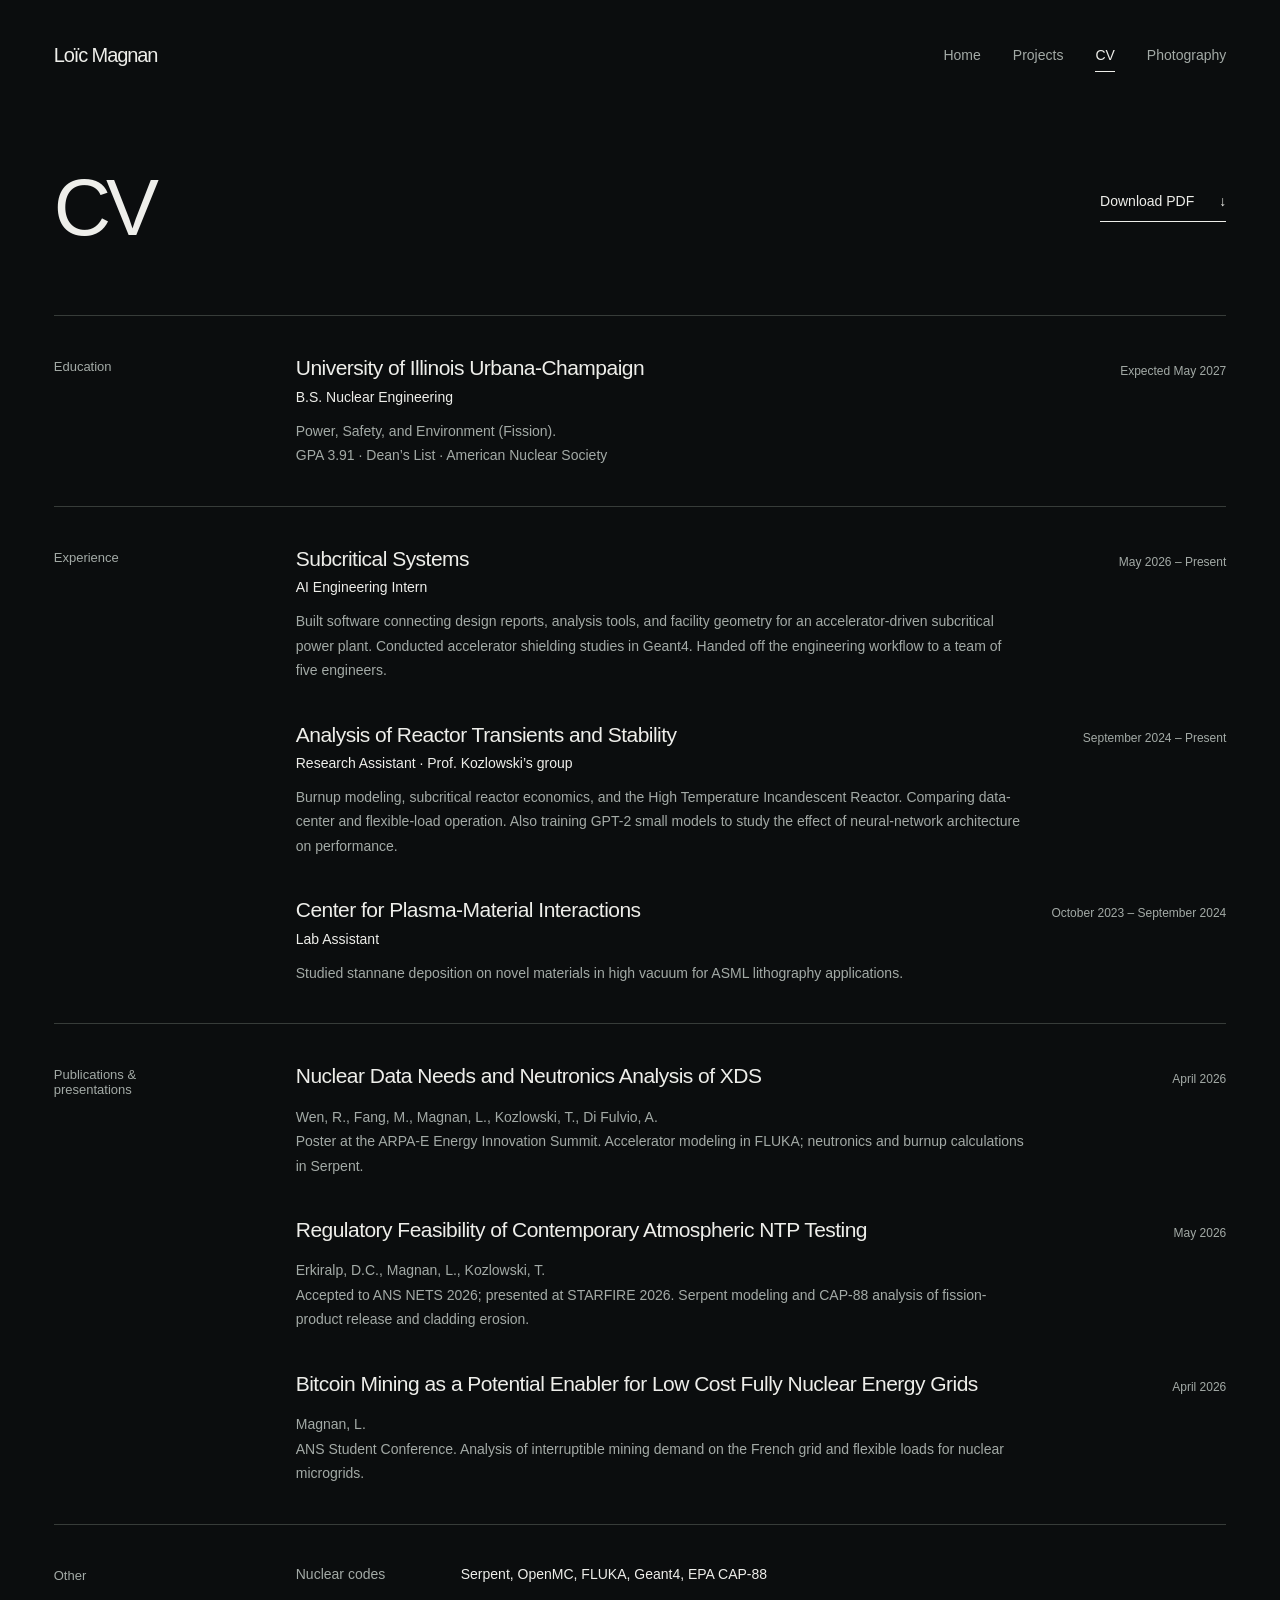
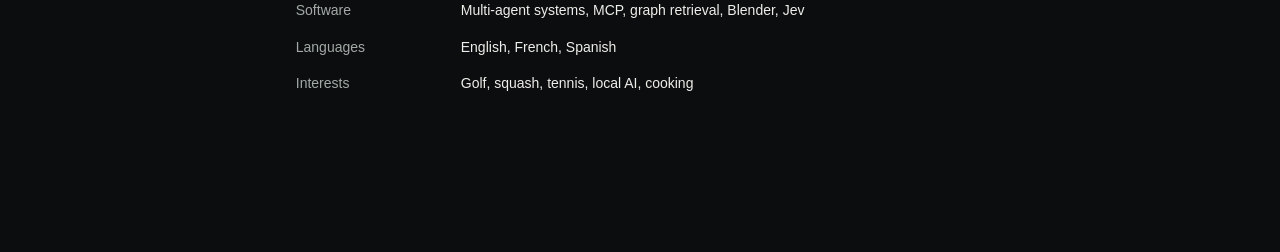
==== cv.html @ ed591571 "Publish video portfolio with smooth reactor assembly entrances" ====
<!doctype html>
<html lang="en">
<head>
  <meta charset="utf-8">
  <meta name="viewport" content="width=device-width, initial-scale=1">
  <meta name="description" content="Education, experience, publications, and CV for Loïc Magnan.">
  <meta name="theme-color" content="#0b0d0e">
  <meta property="og:title" content="CV — Loïc Magnan">
  <meta property="og:description" content="Education, experience, publications, and CV for Loïc Magnan.">
  <meta property="og:type" content="website">
  <meta property="og:url" content="https://loicmagnan.com/cv.html">
  <meta property="og:image" content="https://loicmagnan.com/assets/photos/IMG_3176-960.webp">
  <title>CV — Loïc Magnan</title>
  <link rel="canonical" href="https://loicmagnan.com/cv.html">
  <link rel="icon" href="favicon.svg" type="image/svg+xml">
  <link rel="stylesheet" href="styles.css?v=2">
</head>
<body>
  <a class="skip-link" href="#main">Skip to content</a>
  <header class="site-header">
    <a class="wordmark" href="index.html" aria-label="Loïc Magnan, home">Loïc Magnan</a>
    <nav class="site-nav" aria-label="Main navigation">
        <a href="index.html">Home</a>
        <a href="projects.html">Projects</a>
        <a href="cv.html" aria-current="page">CV</a>
        <a href="photography.html">Photography</a>
    </nav>
  </header>
  <main id="main" class="">

    <div class="page-heading cv-heading"><h1>CV</h1><a class="download-link" href="assets/Resume_Loic_Magnan.pdf" download>Download PDF <span aria-hidden="true">↓</span></a></div>
    <section class="cv-section" aria-labelledby="education">
      <h2 id="education">Education</h2>
      <div class="cv-entry">
        <div class="cv-entry-head"><h3>University of Illinois Urbana-Champaign</h3><span class="cv-date">Expected May 2027</span></div>
        <p class="cv-role">B.S. Nuclear Engineering</p>
        <p class="cv-description">Power, Safety, and Environment (Fission).<br>GPA 3.91 · Dean’s List · American Nuclear Society</p>
      </div>
    </section>
    <section class="cv-section" aria-labelledby="experience">
      <h2 id="experience">Experience</h2>
      <div>
        <article class="cv-entry">
          <div class="cv-entry-head"><h3>Subcritical Systems</h3><span class="cv-date">May 2026 – Present</span></div>
          <p class="cv-role">AI Engineering Intern</p>
          <p class="cv-description">Built software connecting design reports, analysis tools, and facility geometry for an accelerator-driven subcritical power plant. Conducted accelerator shielding studies in Geant4. Handed off the engineering workflow to a team of five engineers.</p>
        </article>
        <article class="cv-entry">
          <div class="cv-entry-head"><h3>Analysis of Reactor Transients and Stability</h3><span class="cv-date">September 2024 – Present</span></div>
          <p class="cv-role">Research Assistant · Prof. Kozlowski’s group</p>
          <p class="cv-description">Burnup modeling, subcritical reactor economics, and the High Temperature Incandescent Reactor. Comparing data-center and flexible-load operation. Also training GPT-2 small models to study the effect of neural-network architecture on performance.</p>
        </article>
        <article class="cv-entry">
          <div class="cv-entry-head"><h3>Center for Plasma-Material Interactions</h3><span class="cv-date">October 2023 – September 2024</span></div>
          <p class="cv-role">Lab Assistant</p>
          <p class="cv-description">Studied stannane deposition on novel materials in high vacuum for ASML lithography applications.</p>
        </article>
      </div>
    </section>
    <section class="cv-section" aria-labelledby="publications">
      <h2 id="publications">Publications &amp;<br>presentations</h2>
      <div>
        <article class="cv-entry">
          <div class="cv-entry-head"><h3>Nuclear Data Needs and Neutronics Analysis of XDS</h3><span class="cv-date">April 2026</span></div>
          <p class="cv-description">Wen, R., Fang, M., Magnan, L., Kozlowski, T., Di Fulvio, A.<br>Poster at the ARPA-E Energy Innovation Summit. Accelerator modeling in FLUKA; neutronics and burnup calculations in Serpent.</p>
        </article>
        <article class="cv-entry">
          <div class="cv-entry-head"><h3>Regulatory Feasibility of Contemporary Atmospheric NTP Testing</h3><span class="cv-date">May 2026</span></div>
          <p class="cv-description">Erkiralp, D.C., Magnan, L., Kozlowski, T.<br>Accepted to ANS NETS 2026; presented at STARFIRE 2026. Serpent modeling and CAP-88 analysis of fission-product release and cladding erosion.</p>
        </article>
        <article class="cv-entry">
          <div class="cv-entry-head"><h3>Bitcoin Mining as a Potential Enabler for Low Cost Fully Nuclear Energy Grids</h3><span class="cv-date">April 2026</span></div>
          <p class="cv-description">Magnan, L.<br>ANS Student Conference. Analysis of interruptible mining demand on the French grid and flexible loads for nuclear microgrids.</p>
        </article>
      </div>
    </section>
    <section class="cv-section" aria-labelledby="other">
      <h2 id="other">Other</h2>
      <dl class="cv-compact">
        <dt>Nuclear codes</dt><dd>Serpent, OpenMC, FLUKA, Geant4, EPA CAP-88</dd>
        <dt>Software</dt><dd>Multi-agent systems, MCP, graph retrieval, Blender, Jev</dd>
        <dt>Languages</dt><dd>English, French, Spanish</dd>
        <dt>Interests</dt><dd>Golf, squash, tennis, local AI, cooking</dd>
      </dl>
    </section>
  </main>

</body>
</html>
---- styles.css ----
:root {
  color-scheme: dark;
  --paper: #0b0d0e;
  --ink: #eeeeea;
  --muted: #a3aaa6;
  --line: #373c39;
  --gutter: clamp(22px, 4.2vw, 76px);
  font-family: "Helvetica Neue", Helvetica, Arial, sans-serif;
  font-synthesis: none;
}
* { box-sizing: border-box; }
html { background: var(--paper); color: var(--ink); scroll-behavior: smooth; }
body { margin: 0; min-width: 300px; -webkit-font-smoothing: antialiased; }
body.viewer-open { overflow: hidden; }
a { color: inherit; text-decoration-thickness: 1px; text-underline-offset: 5px; }
button { font: inherit; color: inherit; }
a, button { -webkit-tap-highlight-color: transparent; }
a:focus-visible, button:focus-visible, summary:focus-visible { outline: 2px solid #a7dce7; outline-offset: 7px; }
img { display: block; max-width: 100%; }
button { border: 0; border-radius: 0; }
::selection { background: #d9e5e0; color: #111312; }
.skip-link { position: fixed; top: -80px; left: 20px; padding: 14px; background: var(--ink); color: var(--paper); z-index: 100; }
.skip-link:focus { top: 15px; }
.site-header, main { width: min(100%, 1720px); margin-inline: auto; padding-inline: var(--gutter); }
.site-header { min-height: 110px; display: flex; align-items: center; justify-content: space-between; gap: 36px; }
.wordmark { font-size: 20px; letter-spacing: -.055em; text-decoration: none; white-space: nowrap; }
.site-nav { display: flex; gap: clamp(20px, 2.5vw, 42px); }
.site-nav a { position: relative; padding-block: 14px; color: var(--muted); font-size: 14px; text-decoration: none; }
.site-nav a:hover, .site-nav a[aria-current="page"] { color: var(--ink); }
.site-nav a[aria-current="page"]::after { position: absolute; content: ""; bottom: 5px; left: 0; right: 0; height: 1px; background: currentColor; }
main { padding-top: 56px; padding-bottom: 120px; min-height: calc(100svh - 212px); }
.page-heading { display: flex; align-items: baseline; justify-content: space-between; gap: 24px; margin-bottom: 66px; }
h1, h2, h3, p, figure { margin: 0; }
h1 { font-weight: 400; font-size: clamp(48px, 6.2vw, 94px); line-height: 1.05; letter-spacing: -.065em; }
.page-note { white-space: nowrap; }
.text-link { font-size: 14px; }

/* Home: the name and navigation are the entire page. */
.home-header { justify-content: flex-end; }
.home-main { display: grid; place-items: center; min-height: calc(100svh - 110px); padding-block: 0 110px; }
.home-main h1 { font-size: clamp(20px, 3vw, 40px); line-height: 1.4; font-weight: 400; letter-spacing: -.035em; text-align: center; }

/* Photography: plain, uncropped images. */
.photo-grid { display: grid; grid-template-columns: repeat(3, minmax(0, 1fr)); gap: 28px; align-items: center; }
.photo { min-width: 0; margin: 0; }
.photo-link { display: block; position: relative; width: 100%; overflow: hidden; cursor: zoom-in; background: #181d19; }
.photo-link img { width: 100%; height: auto; transition: opacity .18s ease; }
.photo-link:hover img { opacity: .88; }
.photo-link.screenshot { aspect-ratio: 1179 / 884; }
.photo-link.screenshot img { position: absolute; top: 50%; transform: translateY(-50%); }

/* Full-screen photo viewer */
.photo-viewer { position: fixed; inset: 0; width: 100%; height: 100%; max-width: none; max-height: none; border: 0; margin: 0; padding: 0; background: #0a0b0a; color: var(--ink); }
.photo-viewer::backdrop { background: #0a0b0a; }
.viewer-layout { height: 100%; height: 100dvh; display: grid; grid-template-rows: 80px minmax(0, 1fr) 86px; padding-inline: clamp(16px, 4vw, 64px); }
.viewer-top { display: flex; align-items: center; justify-content: flex-end; gap: 20px; }
.viewer-close { min-height: 44px; min-width: 72px; padding: 10px 0 10px 18px; background: transparent; cursor: pointer; font-size: 14px; }
.viewer-stage { display: grid; place-items: center; min-height: 0; touch-action: pan-y pinch-zoom; }
.viewer-frame { width: 100%; height: 100%; min-height: 0; position: relative; }
.viewer-frame img { position: absolute; inset: 0; width: 100%; height: 100%; object-fit: contain; }
.viewer-frame.screenshot { display: block; width: min(100%, calc((100dvh - 166px) * 1179 / 884)); height: auto; aspect-ratio: 1179 / 884; overflow: hidden; }
.viewer-frame.screenshot img { inset: auto; left: 0; top: 50%; transform: translateY(-50%); width: 100%; height: auto; }
.viewer-bottom { display: flex; align-items: center; justify-content: center; gap: 18px; }
.viewer-controls { display: flex; gap: 26px; align-items: center; }
.viewer-controls button { width: 46px; height: 46px; background: transparent; cursor: pointer; font-size: 25px; }
.viewer-controls button:hover, .viewer-close:hover { color: #a7dce7; }
.viewer-status { position: absolute; width: 1px; height: 1px; overflow: hidden; clip-path: inset(50%); }

/* CV */
.cv-heading { align-items: center; }
.download-link { display: inline-flex; gap: 25px; align-items: center; padding-bottom: 12px; border-bottom: 1px solid var(--ink); text-decoration: none; white-space: nowrap; font-size: 14px; }
.cv-section { display: grid; grid-template-columns: 200px minmax(0, 1fr); gap: 42px; padding-block: 38px; border-top: 1px solid var(--line); }
.cv-section > h2 { font-size: 13px; font-weight: 400; padding-top: 5px; color: var(--muted); }
.cv-entry + .cv-entry { margin-top: 38px; }
.cv-entry-head { display: flex; justify-content: space-between; align-items: baseline; gap: 25px; }
.cv-entry h3 { font-size: 21px; line-height: 1.35; font-weight: 400; letter-spacing: -.025em; }
.cv-date { font-size: 12px; color: var(--muted); white-space: nowrap; }
.cv-role { font-size: 14px; margin-top: 6px; }
.cv-description { font-size: 14px; line-height: 1.75; color: var(--muted); margin-top: 14px; max-width: 730px; }
.cv-description + .cv-description { margin-top: 8px; }
.cv-compact { display: grid; grid-template-columns: 140px 1fr; gap: 14px 25px; margin: 0; font-size: 14px; line-height: 1.6; }
.cv-compact dt { color: var(--muted); }
.cv-compact dd { margin: 0; }

@media (max-width: 900px) {
  .site-header { min-height: 100px; }
  main { padding-top: 40px; padding-bottom: 80px; }
  .page-heading { margin-bottom: 46px; }
  .cv-section { grid-template-columns: 125px 1fr; gap: 28px; }
  .cv-entry-head { display: block; }
  .cv-date { display: block; margin-top: 9px; }
}
@media (max-width: 620px) {
  .site-header { align-items: flex-start; flex-direction: column; gap: 19px; padding-top: 25px; padding-bottom: 16px; }
  .wordmark { font-size: 20px; }
  .site-nav { width: 100%; justify-content: space-between; gap: 16px; }
  .site-nav a { font-size: 13px; padding-block: 10px; }
  .site-nav a[aria-current="page"]::after { bottom: 0; }
  main { padding-top: 38px; padding-bottom: 64px; }
  h1 { font-size: clamp(43px, 11vw, 64px); }
  .page-heading { gap: 14px; margin-bottom: 34px; }
  .page-note { font-size: 10px; }
  .home-main { padding-top: 0; }
  .photo-grid { grid-template-columns: repeat(2, minmax(0, 1fr)); gap: 30px 15px; }
  .viewer-layout { grid-template-rows: 66px minmax(0, 1fr) 90px; padding-inline: 15px; }
  .viewer-frame.screenshot { width: min(100%, calc((100dvh - 156px) * 1179 / 884)); }
  .viewer-controls { gap: 10px; }
  .cv-heading { align-items: flex-start; }
  .download-link { font-size: 12px; gap: 15px; margin-top: 12px; }
  .cv-section { grid-template-columns: 1fr; gap: 23px; padding-block: 28px; }
  .cv-entry h3 { font-size: 20px; }
  .cv-compact { grid-template-columns: 95px 1fr; font-size: 13px; }
}
@media (max-width: 380px) {
  .page-heading:not(.cv-heading) { display: block; }
  .page-heading .page-note { margin-top: 17px; }
}
@media (prefers-reduced-motion: reduce) {
  html { scroll-behavior: auto; }
  *, *::before, *::after { transition: none !important; animation: none !important; }
}

/* Project direction: photographs stand alone, without captions or numbering. */
.viewer-top { justify-content: flex-end; }
.viewer-bottom { justify-content: center; }
@media (max-width: 620px) {
  .home-header { align-items: stretch; min-height: 77px; }
  .home-main { min-height: calc(100svh - 77px); padding-block: 0 77px; }
  .photo-grid { grid-template-columns: repeat(2, minmax(0, 1fr)); gap: 18px; }
  .photo:last-child { grid-column: span 2; }
}

@media (min-width: 621px) and (max-width: 900px) { .home-main { min-height: calc(100svh - 100px); padding-block: 0 100px; } }
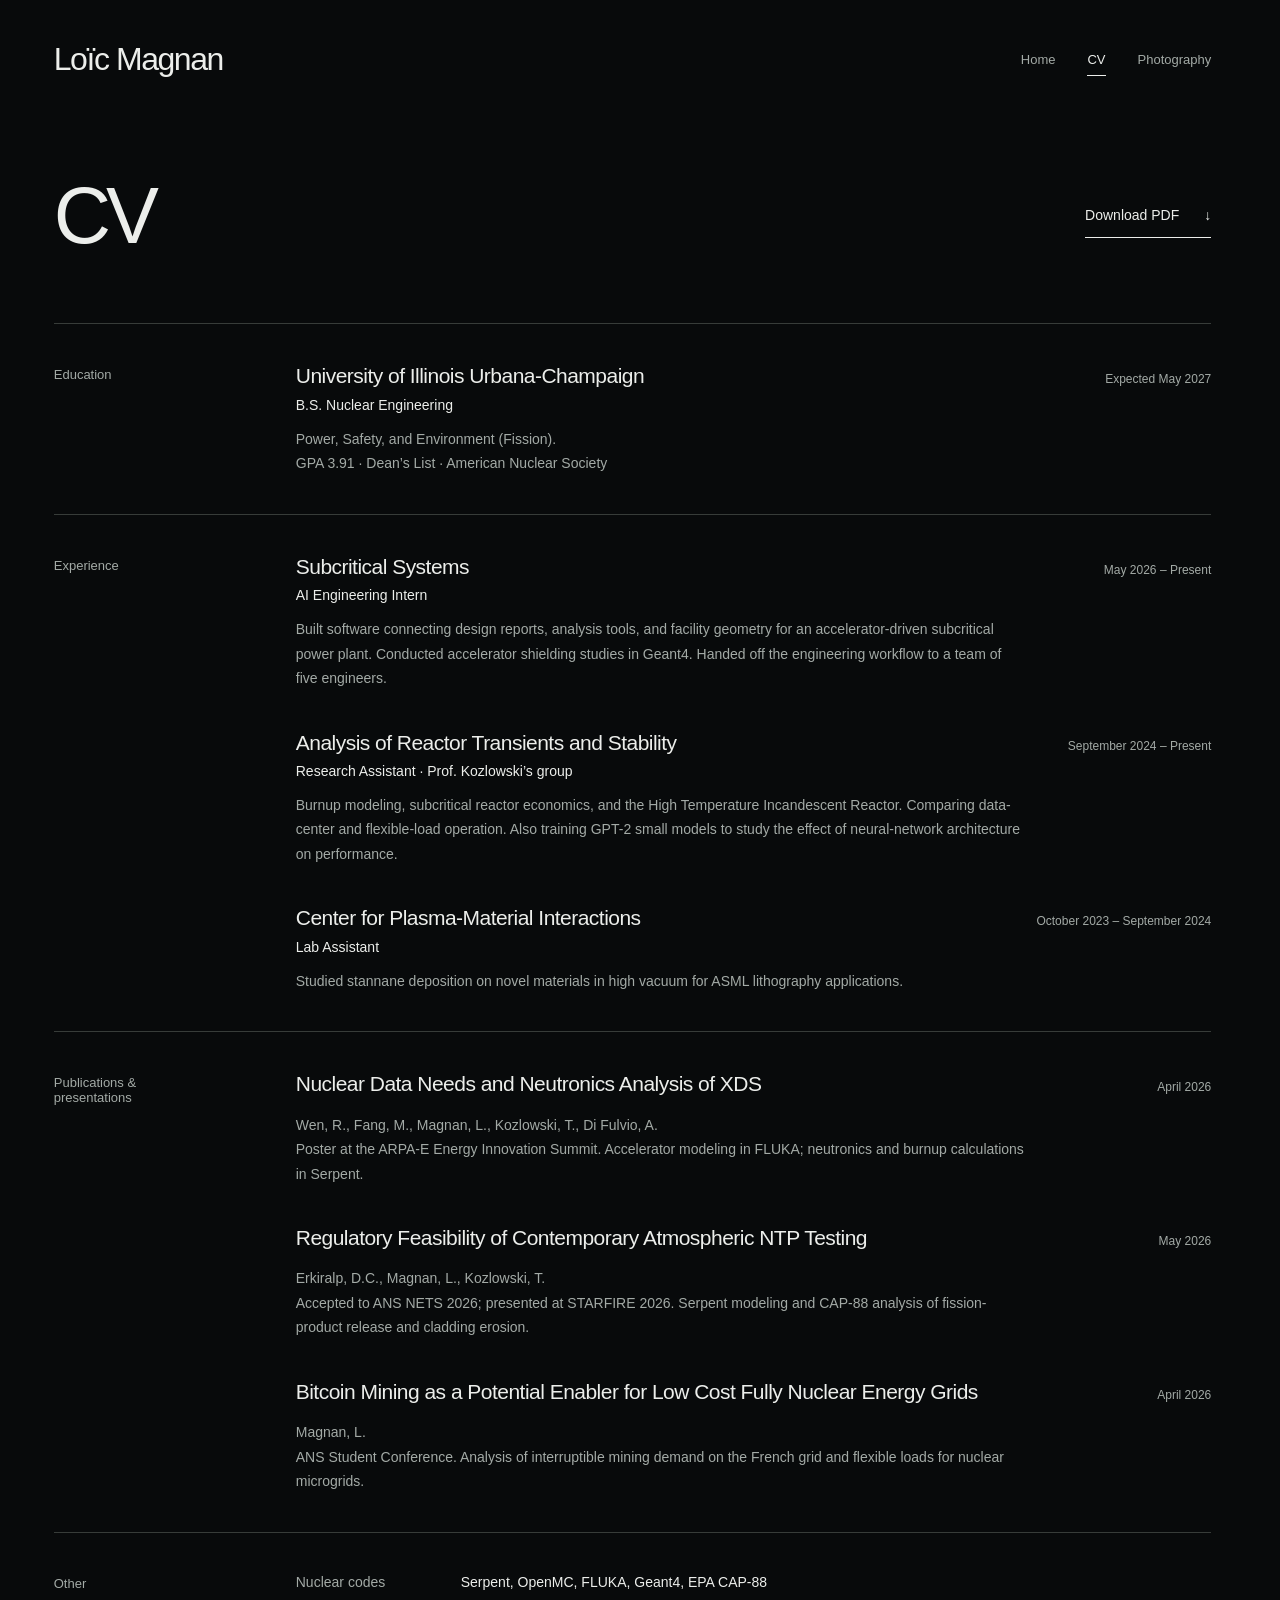
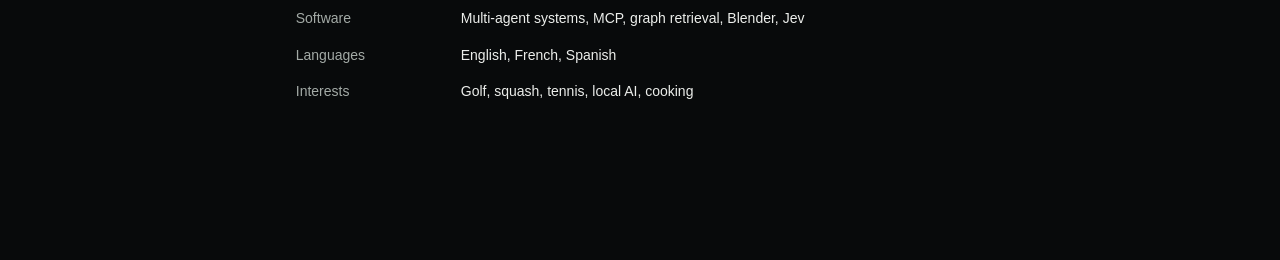
==== commit 64e8ab1c: "Polish portfolio navigation, galleries, and responsive presentation" ====
--- a/cv.html
+++ b/cv.html
@@ -4,7 +4,7 @@
   <meta charset="utf-8">
   <meta name="viewport" content="width=device-width, initial-scale=1">
   <meta name="description" content="Education, experience, publications, and CV for Loïc Magnan.">
-  <meta name="theme-color" content="#0b0d0e">
+  <meta name="theme-color" content="#080a0b">
   <meta property="og:title" content="CV — Loïc Magnan">
   <meta property="og:description" content="Education, experience, publications, and CV for Loïc Magnan.">
   <meta property="og:type" content="website">
@@ -13,7 +13,7 @@
   <title>CV — Loïc Magnan</title>
   <link rel="canonical" href="https://loicmagnan.com/cv.html">
   <link rel="icon" href="favicon.svg" type="image/svg+xml">
-  <link rel="stylesheet" href="styles.css?v=2">
+  <link rel="stylesheet" href="styles.css?v=3.1">
 </head>
 <body>
   <a class="skip-link" href="#main">Skip to content</a>
@@ -21,9 +21,8 @@
     <a class="wordmark" href="index.html" aria-label="Loïc Magnan, home">Loïc Magnan</a>
     <nav class="site-nav" aria-label="Main navigation">
         <a href="index.html">Home</a>
-        <a href="projects.html">Projects</a>
         <a href="cv.html" aria-current="page">CV</a>
-        <a href="photography.html">Photography</a>
+        <a href="index.html#photography">Photography</a>
     </nav>
   </header>
   <main id="main" class="">
--- a/styles.css
+++ b/styles.css
@@ -1,7 +1,7 @@
 :root {
   color-scheme: dark;
-  --paper: #0b0d0e;
-  --ink: #eeeeea;
+  --paper: #080a0b;
+  --ink: #eceeeb;
   --muted: #a3aaa6;
   --line: #373c39;
   --gutter: clamp(22px, 4.2vw, 76px);
@@ -9,7 +9,7 @@
   font-synthesis: none;
 }
 * { box-sizing: border-box; }
-html { background: var(--paper); color: var(--ink); scroll-behavior: smooth; }
+html { background: var(--paper); color: var(--ink); scroll-behavior: smooth; scrollbar-gutter: stable; }
 body { margin: 0; min-width: 300px; -webkit-font-smoothing: antialiased; }
 body.viewer-open { overflow: hidden; }
 a { color: inherit; text-decoration-thickness: 1px; text-underline-offset: 5px; }
@@ -21,11 +21,11 @@
 ::selection { background: #d9e5e0; color: #111312; }
 .skip-link { position: fixed; top: -80px; left: 20px; padding: 14px; background: var(--ink); color: var(--paper); z-index: 100; }
 .skip-link:focus { top: 15px; }
-.site-header, main { width: min(100%, 1720px); margin-inline: auto; padding-inline: var(--gutter); }
-.site-header { min-height: 110px; display: flex; align-items: center; justify-content: space-between; gap: 36px; }
-.wordmark { font-size: 20px; letter-spacing: -.055em; text-decoration: none; white-space: nowrap; }
+.site-header, main { width: min(100%, 1440px); margin-inline: auto; padding-inline: var(--gutter); }
+.site-header { min-height: 118px; display: flex; align-items: center; justify-content: space-between; gap: 36px; }
+.wordmark { font-size: clamp(24px,2.5vw,34px); letter-spacing: -.045em; text-decoration: none; white-space: nowrap; }
 .site-nav { display: flex; gap: clamp(20px, 2.5vw, 42px); }
-.site-nav a { position: relative; padding-block: 14px; color: var(--muted); font-size: 14px; text-decoration: none; }
+.site-nav a { position: relative; display:inline-flex; align-items:center; min-height:44px; padding-block: 12px; color: var(--muted); font-size: 13px; text-decoration: none; }
 .site-nav a:hover, .site-nav a[aria-current="page"] { color: var(--ink); }
 .site-nav a[aria-current="page"]::after { position: absolute; content: ""; bottom: 5px; left: 0; right: 0; height: 1px; background: currentColor; }
 main { padding-top: 56px; padding-bottom: 120px; min-height: calc(100svh - 212px); }
@@ -60,15 +60,17 @@
 .viewer-frame img { position: absolute; inset: 0; width: 100%; height: 100%; object-fit: contain; }
 .viewer-frame.screenshot { display: block; width: min(100%, calc((100dvh - 166px) * 1179 / 884)); height: auto; aspect-ratio: 1179 / 884; overflow: hidden; }
 .viewer-frame.screenshot img { inset: auto; left: 0; top: 50%; transform: translateY(-50%); width: 100%; height: auto; }
+.viewer-frame.figure-on-white { width:min(100%,calc((100dvh - 166px) * var(--image-ratio, 1))); height:auto; aspect-ratio:var(--image-ratio, 1); background:#fff; }
 .viewer-bottom { display: flex; align-items: center; justify-content: center; gap: 18px; }
 .viewer-controls { display: flex; gap: 26px; align-items: center; }
+.viewer-controls[hidden] { display:none; }
 .viewer-controls button { width: 46px; height: 46px; background: transparent; cursor: pointer; font-size: 25px; }
 .viewer-controls button:hover, .viewer-close:hover { color: #a7dce7; }
 .viewer-status { position: absolute; width: 1px; height: 1px; overflow: hidden; clip-path: inset(50%); }
 
 /* CV */
 .cv-heading { align-items: center; }
-.download-link { display: inline-flex; gap: 25px; align-items: center; padding-bottom: 12px; border-bottom: 1px solid var(--ink); text-decoration: none; white-space: nowrap; font-size: 14px; }
+.download-link { display: inline-flex; min-height:44px; gap: 25px; align-items: center; padding-block: 8px; border-bottom: 1px solid var(--ink); text-decoration: none; white-space: nowrap; font-size: 14px; }
 .cv-section { display: grid; grid-template-columns: 200px minmax(0, 1fr); gap: 42px; padding-block: 38px; border-top: 1px solid var(--line); }
 .cv-section > h2 { font-size: 13px; font-weight: 400; padding-top: 5px; color: var(--muted); }
 .cv-entry + .cv-entry { margin-top: 38px; }
@@ -92,8 +94,8 @@
 }
 @media (max-width: 620px) {
   .site-header { align-items: flex-start; flex-direction: column; gap: 19px; padding-top: 25px; padding-bottom: 16px; }
-  .wordmark { font-size: 20px; }
-  .site-nav { width: 100%; justify-content: space-between; gap: 16px; }
+  .wordmark { font-size: 27px; }
+  .site-nav { width: 100%; gap: 24px; flex-wrap:wrap; }
   .site-nav a { font-size: 13px; padding-block: 10px; }
   .site-nav a[aria-current="page"]::after { bottom: 0; }
   main { padding-top: 38px; padding-bottom: 64px; }
@@ -104,6 +106,7 @@
   .photo-grid { grid-template-columns: repeat(2, minmax(0, 1fr)); gap: 30px 15px; }
   .viewer-layout { grid-template-rows: 66px minmax(0, 1fr) 90px; padding-inline: 15px; }
   .viewer-frame.screenshot { width: min(100%, calc((100dvh - 156px) * 1179 / 884)); }
+  .viewer-frame.figure-on-white { width:min(100%,calc((100dvh - 156px) * var(--image-ratio, 1))); }
   .viewer-controls { gap: 10px; }
   .cv-heading { align-items: flex-start; }
   .download-link { font-size: 12px; gap: 15px; margin-top: 12px; }
